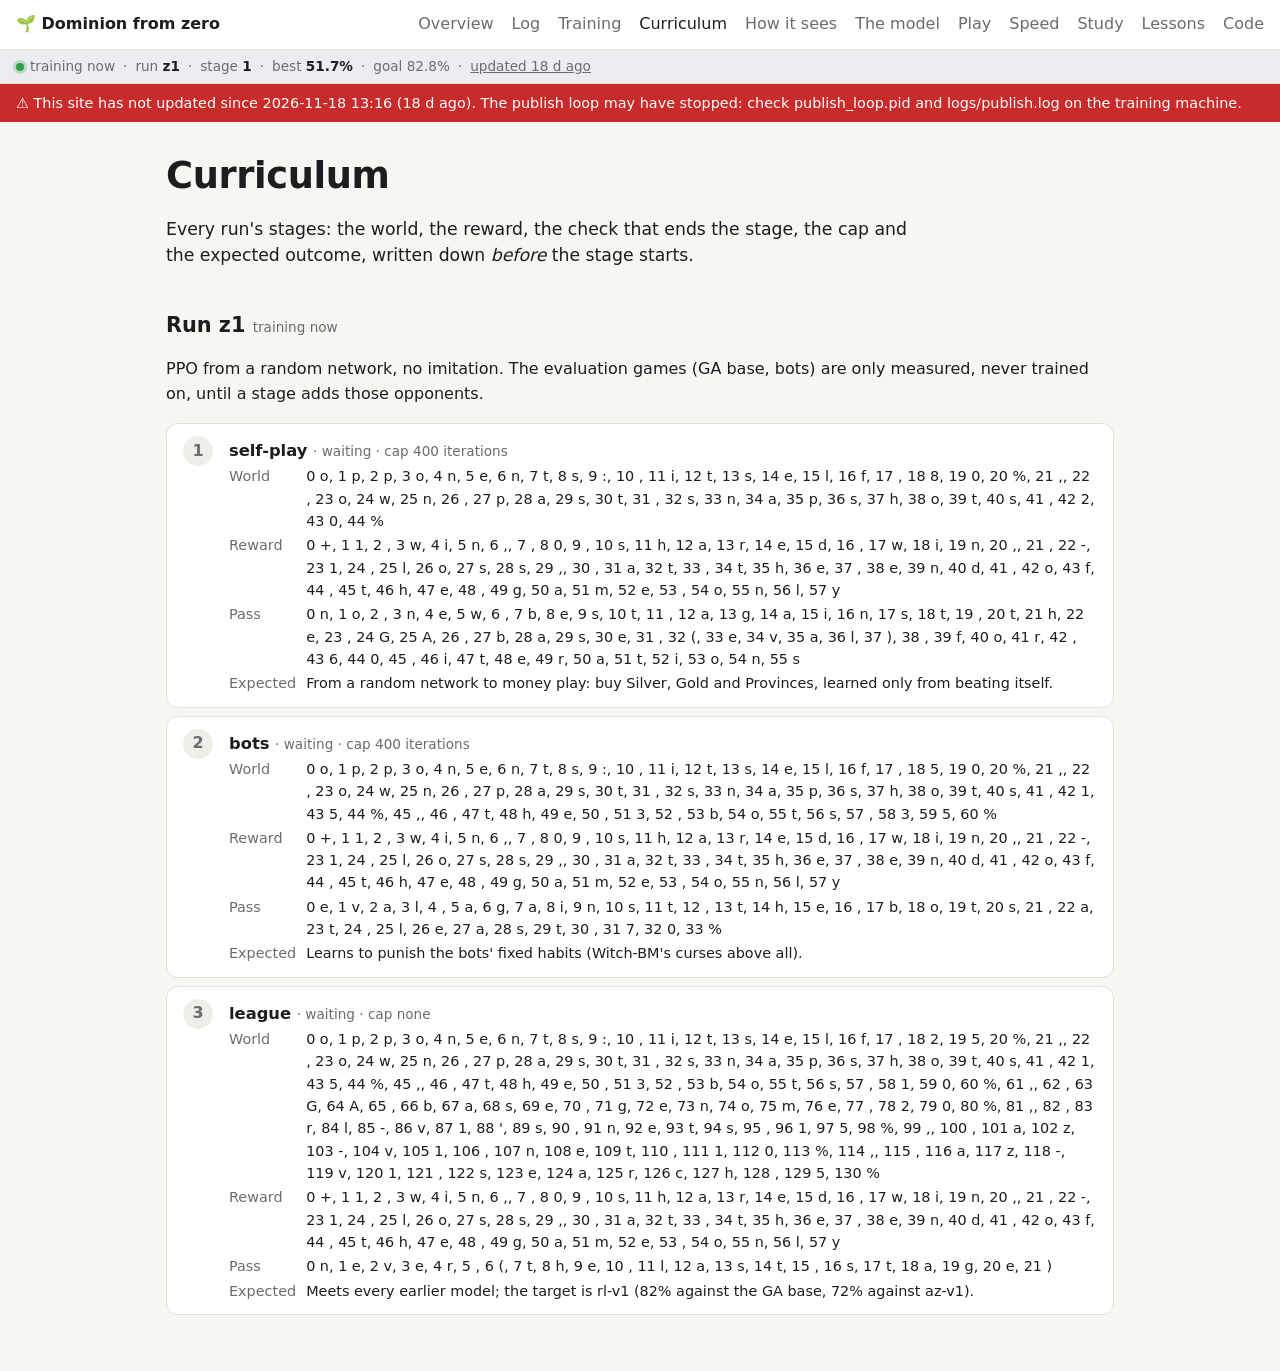
==== docs/curriculum.html @ 26ea15dd "rl-v2: PPO from a random network, self-play first, then the bots and earlier models Same network, in" ====
<!doctype html>
<html lang="en">
<head>
<meta charset="utf-8">
<meta name="viewport" content="width=device-width, initial-scale=1">
<title>Curriculum</title>
<link rel="stylesheet" href="style.css?v=d5cc2c7c">
</head>
<body>
<main>
<h1>Curriculum</h1>
<p class="lede">Every run's stages: the world, the reward, the check that ends the stage, the cap and the expected outcome, written down <i>before</i> the stage starts.</p>
<!-- WRITE: a box with what earlier projects taught about curricula for this task -->
<div id="runs"></div>
</main>
<script src="site.js?v=15787d5c"></script>
<script src="common.js?v=958183f8"></script>
<script src="project.js?v=0467ffc4"></script>
<script src="curriculum.js?v=9a10b8a4"></script>
</body>
</html>
---- docs/style.css ----
:root {
  --bg: #f7f6f2; --panel: #ffffff; --ink: #1d1d1f; --muted: #6b6b70; --line: #e3e1da;
  --accent: #3b5bdb; --good: #2f9e44; --warn: #e8590c; --bad: #c92a2a; --band: rgba(59, 91, 219, .06);
  --code: #f0eee8;
}
@media (prefers-color-scheme: dark) {
  :root:not([data-theme="light"]) {
    --bg: #111215; --panel: #1a1b20; --ink: #ececf1; --muted: #9a9aa3; --line: #2c2d34;
    --accent: #8ea6ff; --good: #69db7c; --warn: #ffa94d; --bad: #ff8787; --band: rgba(142, 166, 255, .08);
    --code: #23242b;
  }
}
:root[data-theme="dark"] {
  --bg: #111215; --panel: #1a1b20; --ink: #ececf1; --muted: #9a9aa3; --line: #2c2d34;
  --accent: #8ea6ff; --good: #69db7c; --warn: #ffa94d; --bad: #ff8787; --band: rgba(142, 166, 255, .08);
  --code: #23242b;
}
* { box-sizing: border-box; }
body { margin: 0; background: var(--bg); color: var(--ink); font: 16px/1.55 system-ui, -apple-system, "Segoe UI", sans-serif; }
main { max-width: 980px; margin: 0 auto; padding: 0 16px 48px; }
nav.top { display: flex; gap: 18px; align-items: center; padding: 12px 16px; border-bottom: 1px solid var(--line);
  background: var(--panel); position: sticky; top: 0; z-index: 5; flex-wrap: wrap; }
nav.top a { color: var(--muted); text-decoration: none; }
nav.top a.on, nav.top a:hover { color: var(--ink); }
nav.top .brand { color: var(--ink); font-weight: 650; margin-right: auto; }
h1 { font-size: clamp(1.6rem, 4vw, 2.3rem); line-height: 1.2; margin: 32px 0 12px; letter-spacing: -.01em; }
h2 { margin: 40px 0 8px; font-size: 1.3rem; }
.lede { font-size: 1.08rem; max-width: 760px; }
.muted { color: var(--muted); } .small { font-size: .85rem; font-weight: 400; }
a { color: var(--accent); }
.cards { display: grid; grid-template-columns: repeat(auto-fit, minmax(min(150px, 45%), 1fr)); gap: 12px; margin-top: 20px; }
.card { background: var(--panel); border: 1px solid var(--line); border-radius: 12px; padding: 14px 16px; }
.card .k { color: var(--muted); font-size: .8rem; text-transform: uppercase; letter-spacing: .05em; }
.card .v { font-size: 1.6rem; font-weight: 650; font-variant-numeric: tabular-nums; }
.card .s { color: var(--muted); font-size: .85rem; }
.stage { background: var(--panel); border: 1px solid var(--line); border-radius: 12px; padding: 12px 16px; margin: 8px 0;
  display: grid; grid-template-columns: 34px 1fr; gap: 4px 12px; }
.stage .n { width: 30px; height: 30px; border-radius: 50%; display: grid; place-items: center; font-weight: 650;
  background: var(--code); color: var(--muted); }
.stage.passed .n { background: var(--good); color: var(--panel); }
.stage.current { border-color: var(--accent); }
.stage.current .n { background: var(--accent); color: var(--panel); }
.stage.capped .n { background: var(--warn); color: var(--panel); }
.stage h3 { margin: 2px 0; font-size: 1.02rem; }
.stage dl { margin: 0; display: grid; grid-template-columns: max-content 1fr; gap: 2px 10px; font-size: .9rem; }
.stage dt { color: var(--muted); }
.stage dd { margin: 0; }
.chartbox { background: var(--panel); border: 1px solid var(--line); border-radius: 12px; padding: 10px; }
.ev { background: var(--panel); border: 1px solid var(--line); border-radius: 12px; padding: 12px 16px; margin: 10px 0;
  display: flex; gap: 16px; flex-wrap: wrap; }
.ev .body { flex: 1 1 320px; min-width: 0; }
.ev .t { color: var(--muted); font-size: .8rem; font-variant-numeric: tabular-nums; }
.ev h4 { margin: 2px 0 4px; font-size: 1rem; }
.ev p { margin: 4px 0; white-space: pre-wrap; }
.ev img { width: 420px; max-width: 100%; border-radius: 8px; border: 1px solid var(--line); background: #000; }
.tag { display: inline-block; font-size: .72rem; padding: 1px 8px; border-radius: 99px; margin-right: 6px;
  background: var(--code); color: var(--muted); text-transform: uppercase; letter-spacing: .04em; }
.tag.stage_pass, .tag.goal_check { background: var(--good); color: var(--panel); }
.tag.new_best { background: var(--accent); color: var(--panel); }
.tag.journal { background: var(--ink); color: var(--panel); }
.tag.stage_cap { background: var(--warn); color: var(--panel); }
.lesson { background: var(--panel); border: 1px solid var(--line); border-radius: 12px; padding: 4px 20px 16px; margin: 16px 0; }
code { background: var(--code); padding: 1px 5px; border-radius: 4px; font-size: .9em; }
footer { max-width: 980px; margin: 0 auto; padding: 24px 16px 40px; color: var(--muted); font-size: .85rem; border-top: 1px solid var(--line); }
table.t { border-collapse: collapse; width: 100%; background: var(--panel); border: 1px solid var(--line); border-radius: 12px;
  overflow: hidden; font-size: .92rem; font-variant-numeric: tabular-nums; }
table.t th, table.t td { padding: 7px 10px; border-bottom: 1px solid var(--line); text-align: left; }
table.t th { color: var(--muted); font-weight: 600; font-size: .8rem; text-transform: uppercase; letter-spacing: .04em; }
table.t tr:last-child td { border-bottom: 0; }
table.t td.num { text-align: right; }
.tablewrap { overflow-x: auto; }
.countdown { font-size: 1.05rem; font-weight: 600; }
.box { background: var(--panel); border: 1px solid var(--line); border-radius: 12px; padding: 4px 20px 14px; margin: 14px 0; }
.box h3 { margin: 14px 0 6px; }
.chartbox .h { position: relative; height: 300px; }
pre { background: var(--code); padding: 10px 12px; border-radius: 8px; overflow-x: auto; font-size: .85rem; }
.tag.goal_best { background: var(--accent); color: var(--panel); }
.tag.crash { background: var(--bad); color: var(--panel); }
.bar { height: 10px; border-radius: 5px; background: var(--accent); display: inline-block; vertical-align: middle; }
/* Play tab */
.picker { display: flex; gap: 8px; flex-wrap: wrap; margin: 10px 0; }
.picker button { border: 1px solid var(--line); background: var(--panel); color: var(--ink); border-radius: 99px; padding: 6px 14px;
  cursor: pointer; font: inherit; font-size: .92rem; }
.picker button.on { background: var(--accent); color: var(--panel); border-color: var(--accent); }
.player { background: #000; border-radius: 12px; overflow: hidden; border: 1px solid var(--line); }
.player video { width: 100%; display: block; aspect-ratio: 3 / 2; background: #000; }
.games { display: grid; grid-template-columns: repeat(auto-fill, minmax(210px, 1fr)); gap: 10px; margin-top: 14px; }
.game { background: var(--panel); border: 1px solid var(--line); border-radius: 12px; padding: 10px 12px; cursor: pointer; text-align: left;
  color: var(--ink); font: inherit; }
.game.on { border-color: var(--accent); box-shadow: 0 0 0 2px var(--accent) inset; }
.game .ttl { font-weight: 650; } .game .d { color: var(--muted); font-size: .82rem; }
.badge { display: inline-block; font-size: .72rem; padding: 1px 8px; border-radius: 99px; margin-top: 6px; }
.badge.ok { background: var(--good); color: var(--panel); } .badge.bad { background: var(--bad); color: var(--panel); }
.cmp { display: grid; grid-template-columns: repeat(auto-fill, minmax(230px, 1fr)); gap: 10px; }
.cmp figure { margin: 0; } .cmp video { width: 100%; border-radius: 8px; background: #000; } .cmp figcaption { font-size: .82rem; color: var(--muted); }
.ev img { cursor: pointer; }
/* v2: status strip, stale banner, overview, training, model, study */
.strip { display: flex; flex-wrap: wrap; gap: 4px 0; align-items: center; padding: 6px 16px; font-size: .85rem; color: var(--muted);
  background: var(--band); border-bottom: 1px solid var(--line); }
.strip b { color: var(--ink); font-weight: 600; } .strip .sep { margin: 0 8px; } .strip a { color: var(--muted); }
.dot { display: inline-block; width: 8px; height: 8px; border-radius: 50%; background: var(--muted); margin-right: 6px; vertical-align: middle; }
.dot.on { background: var(--good); box-shadow: 0 0 0 3px rgba(47, 158, 68, .25); }
.stale { background: var(--bad); color: #fff; padding: 8px 16px; font-size: .9rem; }
.guide { display: grid; grid-template-columns: max-content 1fr; gap: 6px 14px; }
.guide dt { font-weight: 600; } .guide dd { margin: 0; color: var(--muted); }
.dec h3 { margin-bottom: 4px; }
.charts { display: grid; grid-template-columns: repeat(auto-fill, minmax(300px, 1fr)); gap: 12px; }
.charts .chartbox h3 { margin: 4px 6px 6px; font-size: .95rem; }
.charts .chartbox .h { height: 220px; }
.tl { background: var(--panel); border: 1px solid var(--line); border-radius: 12px; padding: 10px 14px; margin: 10px 0; }
.tlrun { font-weight: 600; margin-bottom: 6px; }
.tlrow { display: grid; grid-template-columns: minmax(90px, 180px) 1fr; gap: 8px; align-items: center; font-size: .85rem; margin: 3px 0; }
.tlname { overflow: hidden; text-overflow: ellipsis; white-space: nowrap; color: var(--muted); }
.tlbar { position: relative; height: 14px; background: var(--code); border-radius: 7px; }
.tlseg { position: absolute; top: 0; height: 14px; border-radius: 7px; background: var(--accent); }
.tlseg.passed { background: var(--good); } .tlseg.capped { background: var(--warn); } .tlseg.running { background: var(--accent); opacity: .85; }
.figs { display: grid; grid-template-columns: 1fr; gap: 18px; max-width: 900px; }
.fig { margin: 0; background: var(--panel); border: 1px solid var(--line); border-radius: 12px; padding: 8px; }
.fig img { width: 100%; border-radius: 8px; display: block; background: #fff; }
.fig a { display: block; cursor: zoom-in; }
.fig figcaption { font-size: .95rem; color: var(--muted); padding: 8px 4px 2px; line-height: 1.45; }
.fig figcaption b { color: var(--ink, inherit); display: block; font-size: 1.05rem; margin-bottom: 2px; }
.glossary { display: grid; grid-template-columns: max-content 1fr; gap: 4px 14px; }
.glossary dt { font-weight: 600; } .glossary dd { margin: 0; }
@media (max-width: 600px) {
  nav.top { gap: 10px 14px; padding: 10px 16px; font-size: .95rem; }
  .guide, .glossary { grid-template-columns: 1fr; } .guide dd, .glossary dd { margin: 0 0 8px; }
  .ev img { width: 100%; }
  .tlrow { grid-template-columns: 80px 1fr; }
}
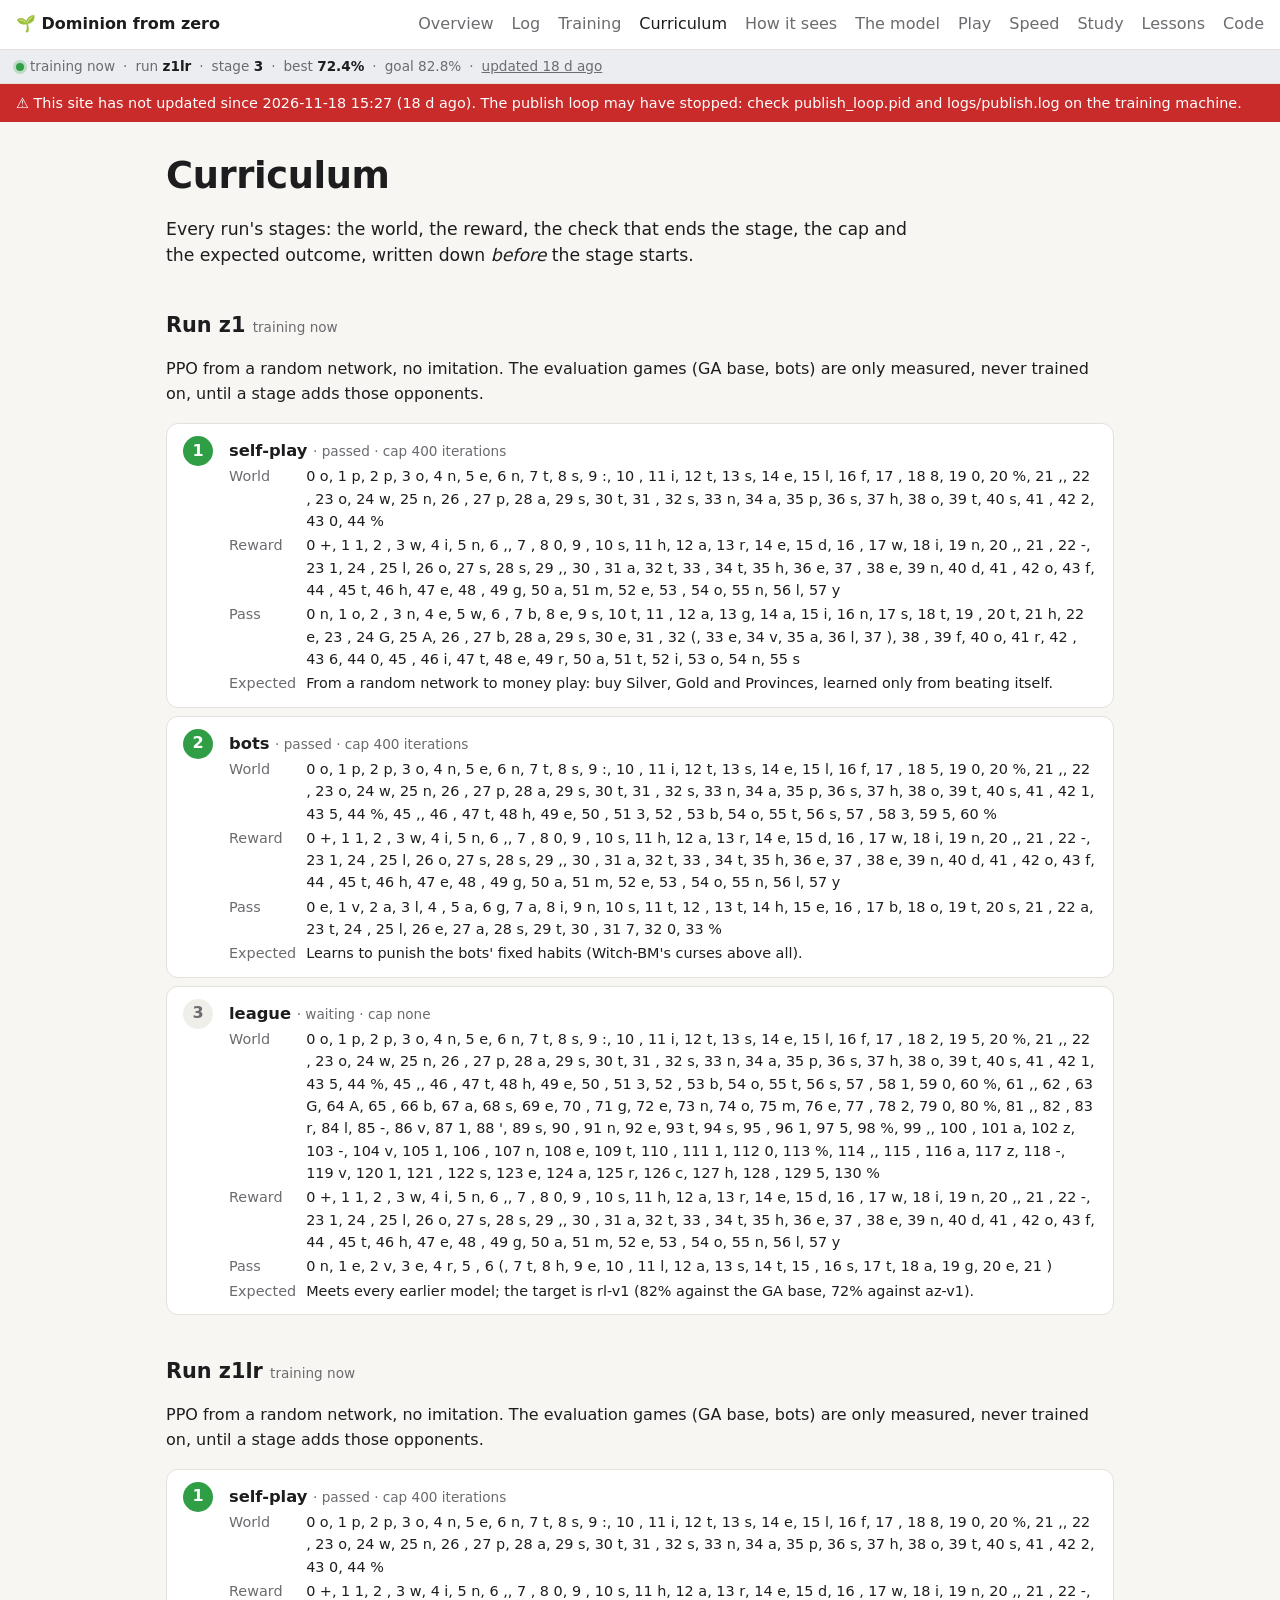
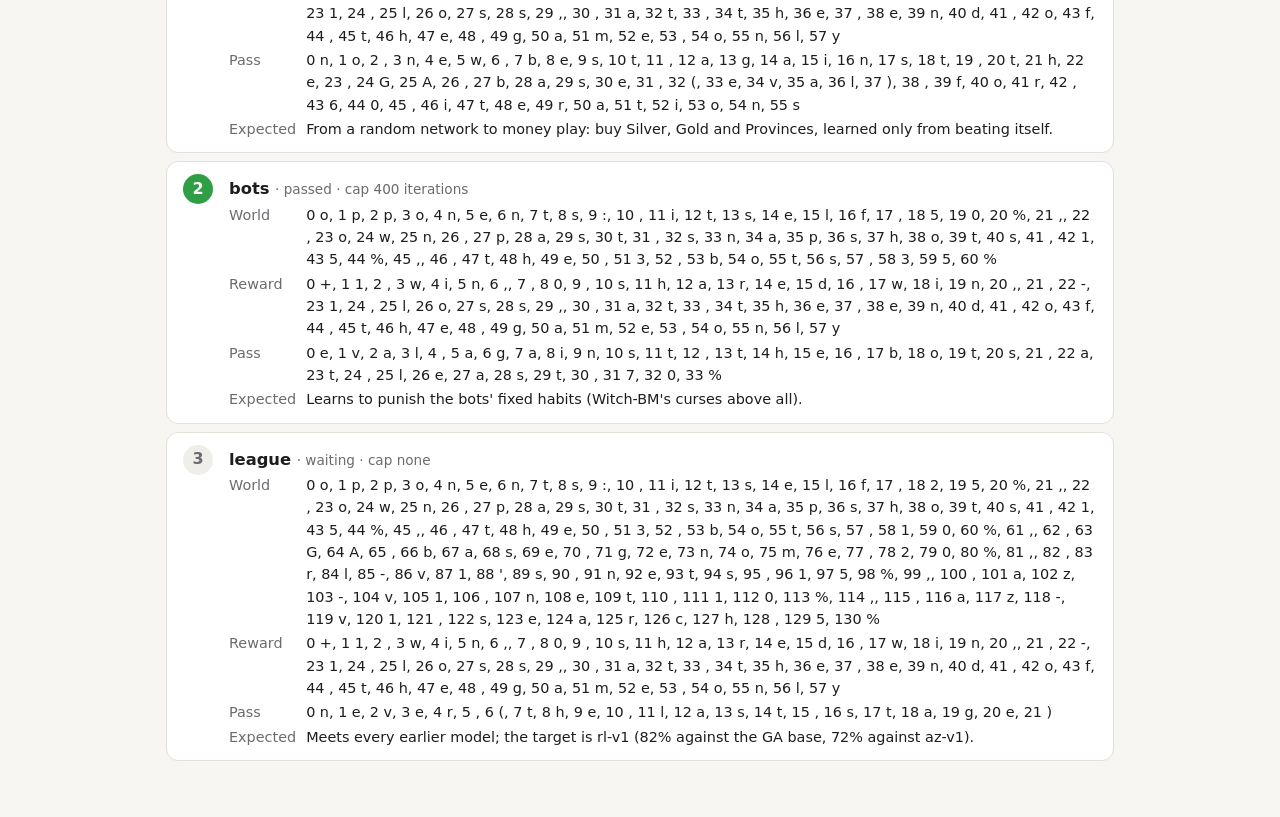
==== commit 51385c0b: "Site update 2026-11-18 15:30" ====
--- a/docs/curriculum.html
+++ b/docs/curriculum.html
@@ -4,7 +4,7 @@
 <meta charset="utf-8">
 <meta name="viewport" content="width=device-width, initial-scale=1">
 <title>Curriculum</title>
-<link rel="stylesheet" href="style.css?v=d5cc2c7c">
+<link rel="stylesheet" href="style.css?v=b7d56d44">
 </head>
 <body>
 <main>
--- a/docs/style.css
+++ b/docs/style.css
@@ -128,3 +128,12 @@
   .ev img { width: 100%; }
   .tlrow { grid-template-columns: 80px 1fr; }
 }
+
+/* favorites (Overview: what it plays right now) */
+.favgrid { display: grid; grid-template-columns: 3fr 2fr; gap: 24px; }
+@media (max-width: 760px) { .favgrid { grid-template-columns: 1fr; } }
+table.fav td.favcell { position: relative; min-width: 110px; }
+table.fav .favbar { position: absolute; left: 4px; top: 25%; height: 50%; background: var(--accent); opacity: .25; border-radius: 3px; max-width: calc(100% - 8px); }
+table.fav .favbar.base { background: var(--good); }
+table.fav .favbar.open { background: var(--bad); }
+table.fav td.favcell span:last-child { position: relative; }
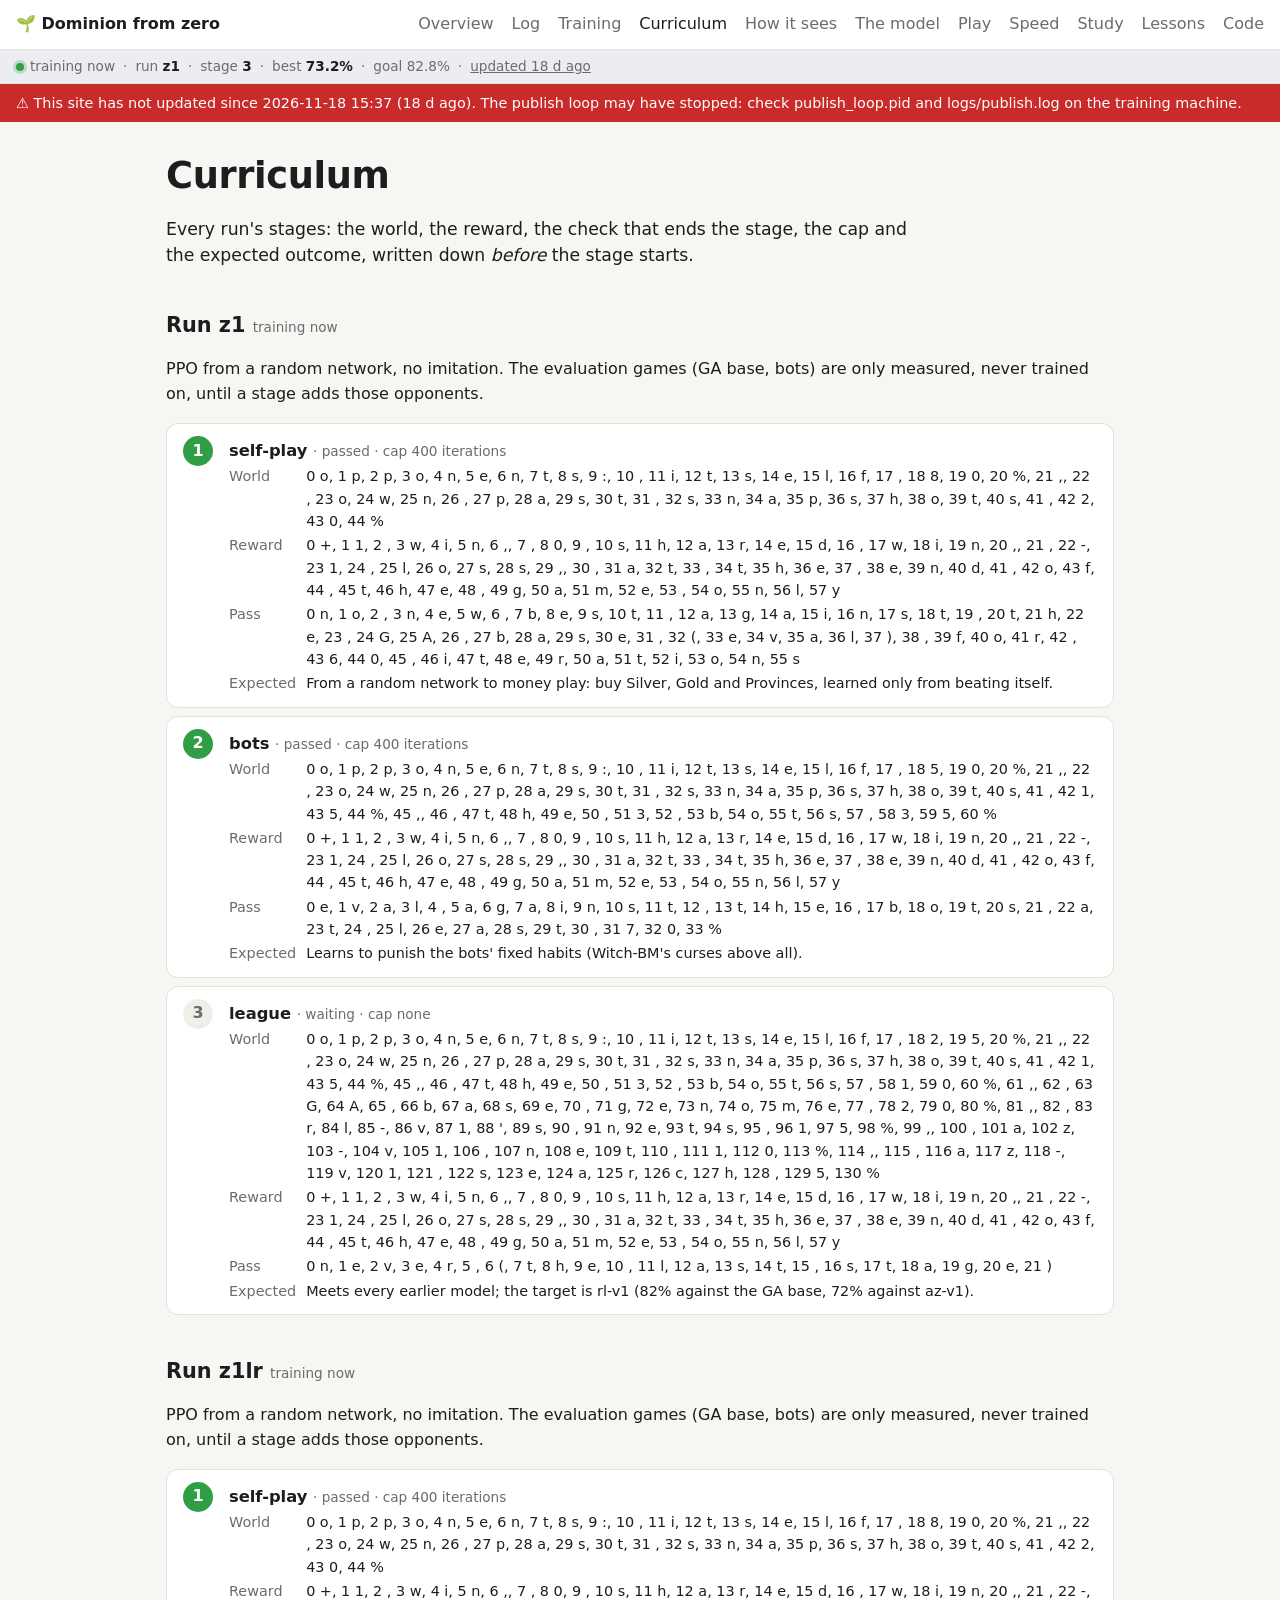
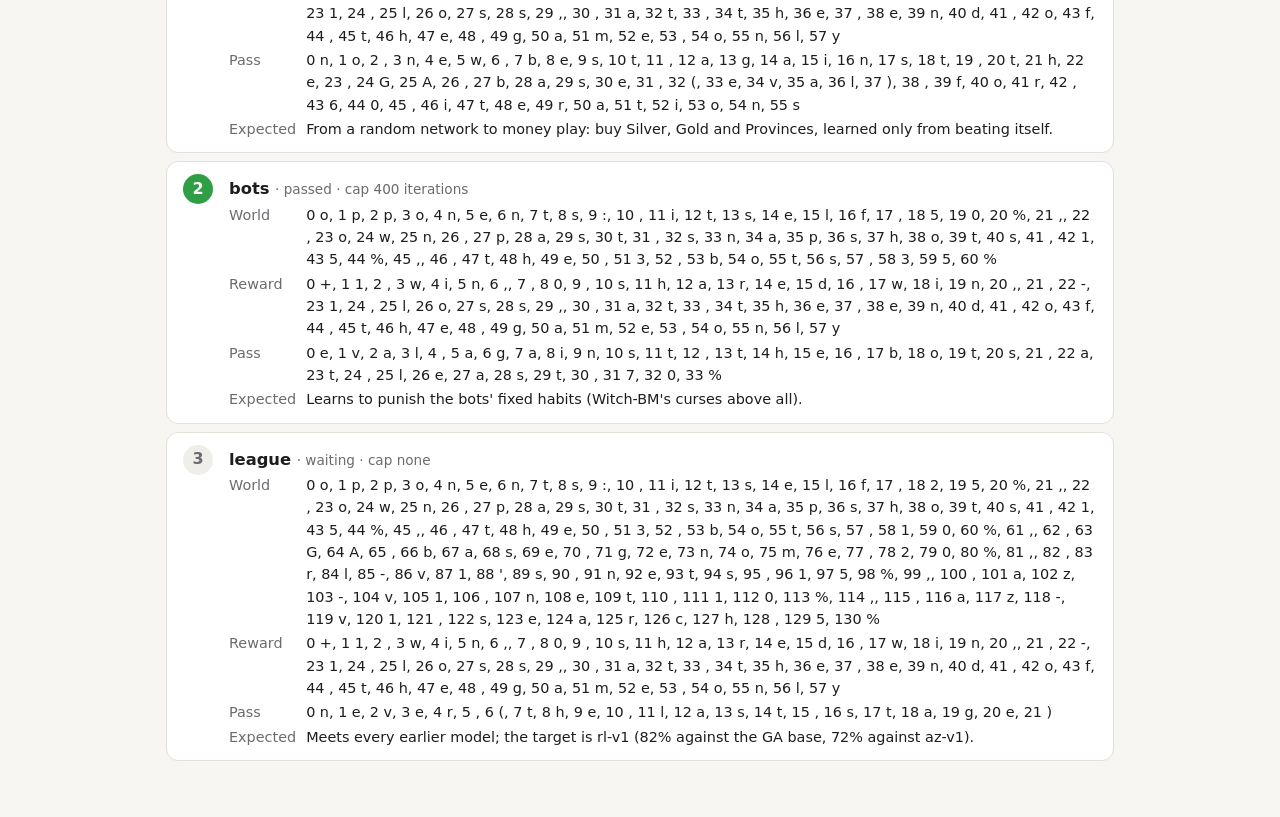
==== commit 0fb61516: "Site update 2026-11-18 15:38" ====
--- a/docs/curriculum.html
+++ b/docs/curriculum.html
@@ -4,7 +4,7 @@
 <meta charset="utf-8">
 <meta name="viewport" content="width=device-width, initial-scale=1">
 <title>Curriculum</title>
-<link rel="stylesheet" href="style.css?v=b7d56d44">
+<link rel="stylesheet" href="style.css?v=67ed24ee">
 </head>
 <body>
 <main>
--- a/docs/style.css
+++ b/docs/style.css
@@ -130,8 +130,9 @@
 }
 
 /* favorites (Overview: what it plays right now) */
-.favgrid { display: grid; grid-template-columns: 3fr 2fr; gap: 24px; }
-@media (max-width: 760px) { .favgrid { grid-template-columns: 1fr; } }
+.favgrid { display: grid; grid-template-columns: minmax(0, 3fr) minmax(0, 2fr); gap: 24px; }
+.favgrid > div { min-width: 0; }
+@media (max-width: 760px) { .favgrid { grid-template-columns: minmax(0, 1fr); } }
 table.fav td.favcell { position: relative; min-width: 110px; }
 table.fav .favbar { position: absolute; left: 4px; top: 25%; height: 50%; background: var(--accent); opacity: .25; border-radius: 3px; max-width: calc(100% - 8px); }
 table.fav .favbar.base { background: var(--good); }
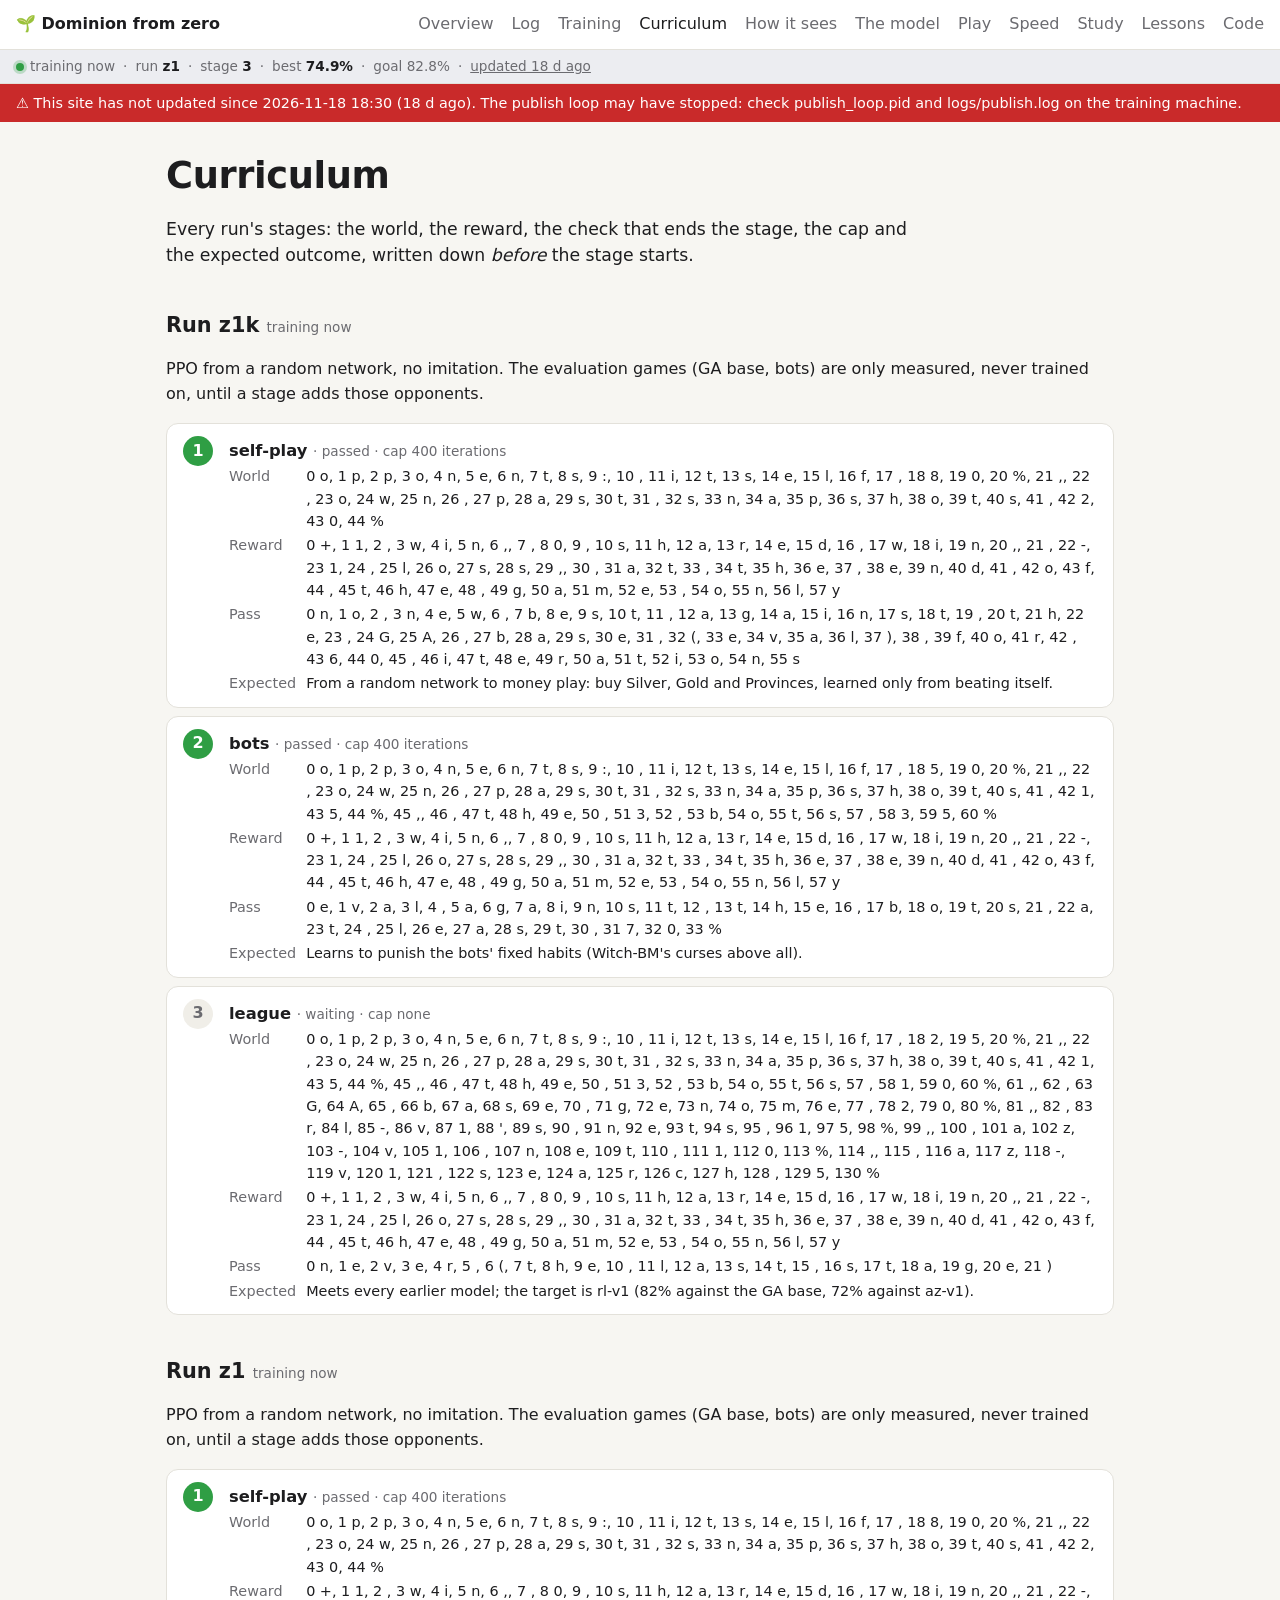
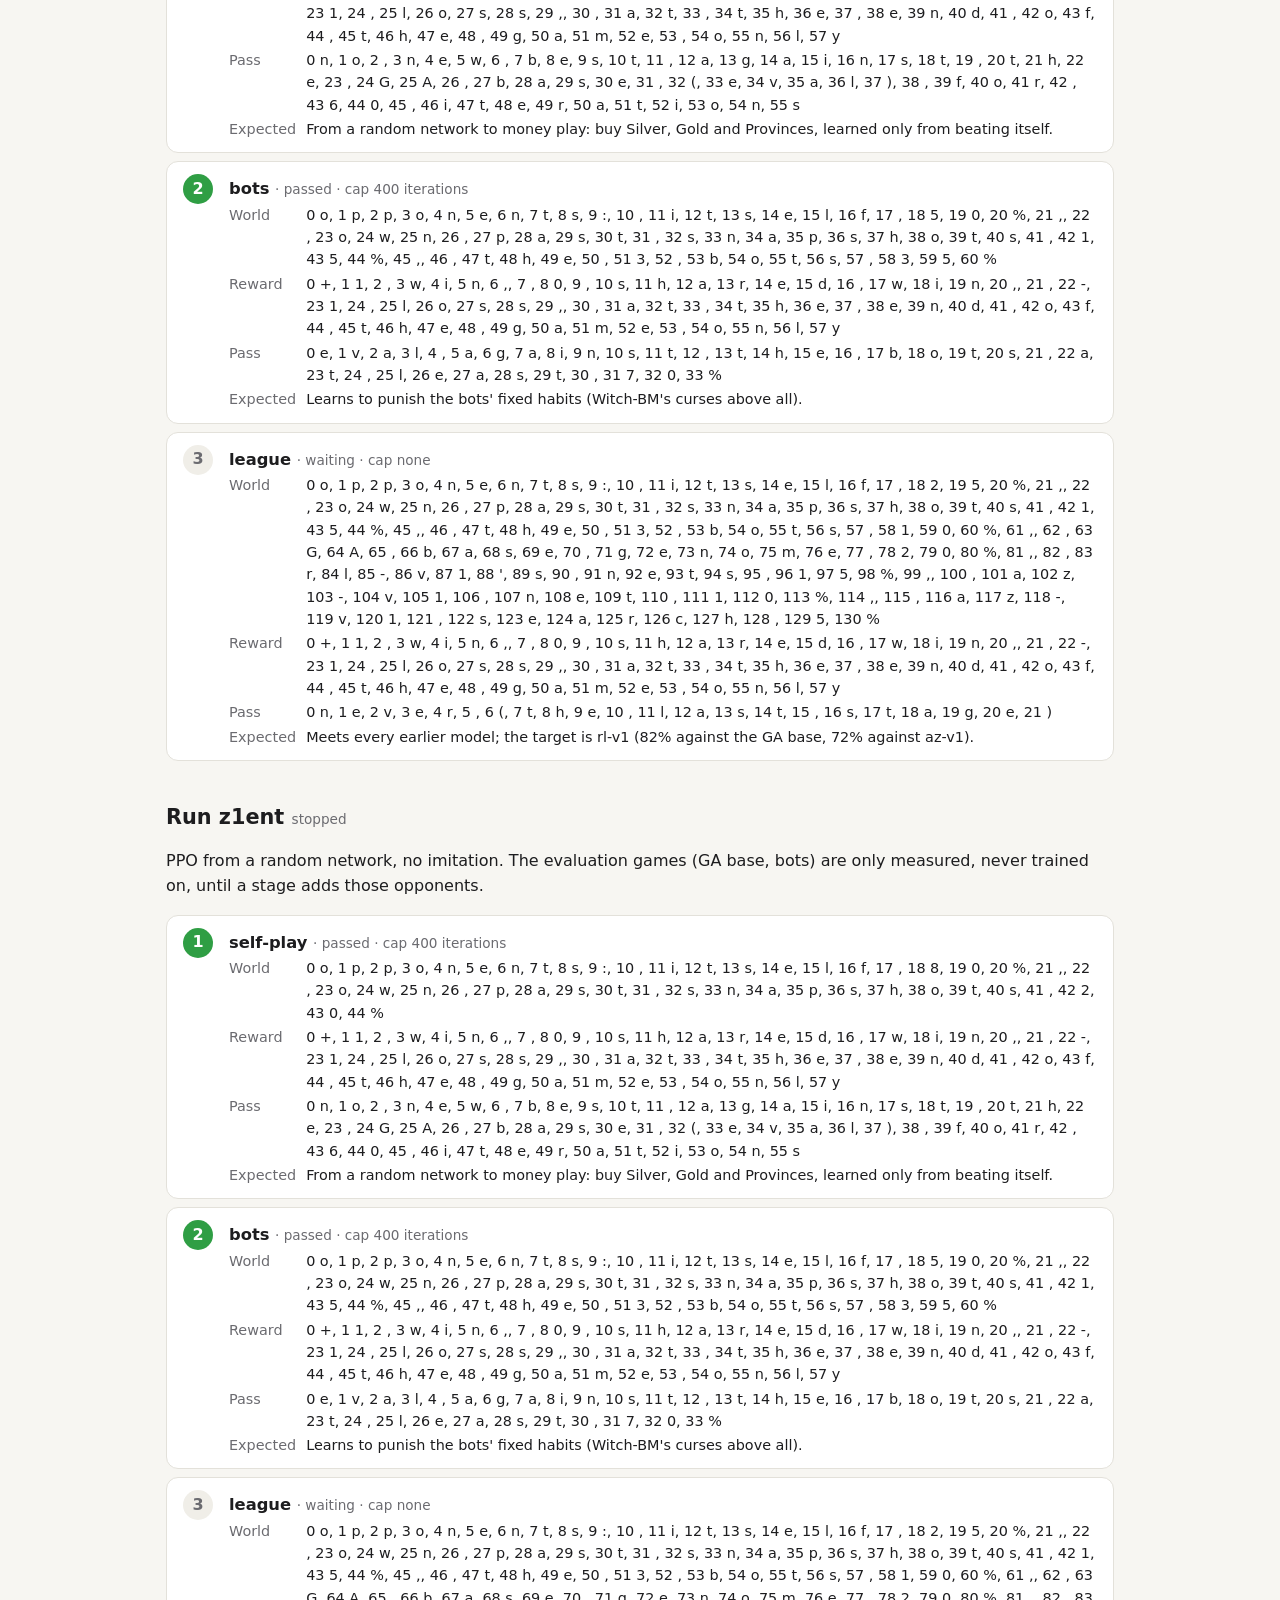
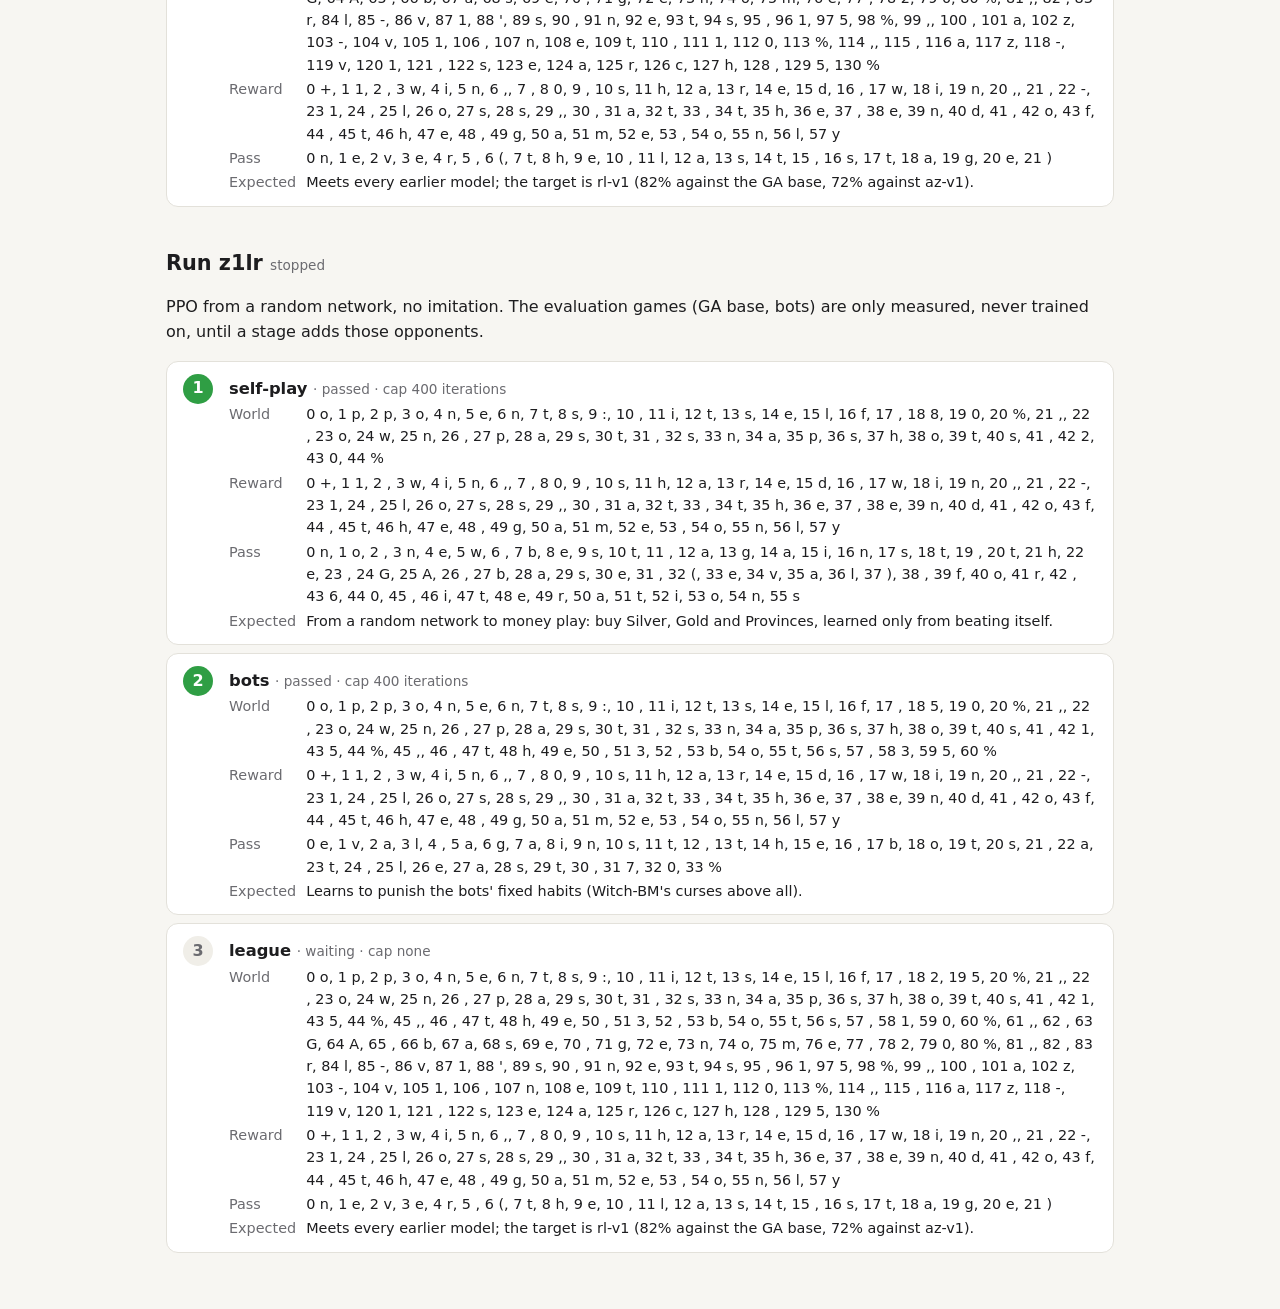
==== commit 24fb83c6: "Site update 2026-11-18 18:33" ====
--- a/docs/curriculum.html
+++ b/docs/curriculum.html
@@ -4,7 +4,7 @@
 <meta charset="utf-8">
 <meta name="viewport" content="width=device-width, initial-scale=1">
 <title>Curriculum</title>
-<link rel="stylesheet" href="style.css?v=67ed24ee">
+<link rel="stylesheet" href="style.css?v=67bf4e6d">
 </head>
 <body>
 <main>
--- a/docs/style.css
+++ b/docs/style.css
@@ -138,3 +138,22 @@
 table.fav .favbar.base { background: var(--good); }
 table.fav .favbar.open { background: var(--bad); }
 table.fav td.favcell span:last-child { position: relative; }
+
+/* play against a model: plain boxes */
+.vsetup { display: flex; flex-wrap: wrap; gap: 10px 16px; align-items: center; }
+.vsetup select, .vsetup input { font: inherit; padding: 4px 6px; max-width: 100%; }
+.vsetup input { width: 7em; }
+.vsetup button, .vbtns button { font: inherit; border: 1px solid var(--line); background: var(--panel); color: var(--ink);
+  border-radius: 6px; padding: 6px 12px; cursor: pointer; }
+.vsetup button, .vbtns button:hover { border-color: var(--accent); }
+.vbtns { display: flex; flex-wrap: wrap; gap: 6px; margin-top: 8px; }
+.vbtns button.pass { color: var(--muted); }
+.vsupply { display: grid; grid-template-columns: repeat(auto-fill, minmax(105px, 1fr)); gap: 6px; margin: 10px 0; }
+.vpile { border: 1px solid var(--line); border-radius: 6px; padding: 5px 7px; background: var(--panel); }
+.vpile.can { border-color: var(--good); box-shadow: inset 0 0 0 1px var(--good); }
+.vpile.dim { opacity: .45; }
+.vpile.empty { opacity: .3; text-decoration: line-through; }
+.vrow { margin: 8px 0; line-height: 1.9; }
+.vcard { display: inline-block; border: 1px solid var(--line); border-radius: 4px; padding: 0 6px; background: var(--panel); line-height: 1.6; }
+.vask { border: 2px solid var(--accent); border-radius: 8px; padding: 10px 12px; margin: 10px 0; background: var(--panel); }
+.vlog { font-size: 13px; margin-top: 8px; max-height: 260px; overflow: auto; border-top: 1px solid var(--line); padding-top: 6px; }
